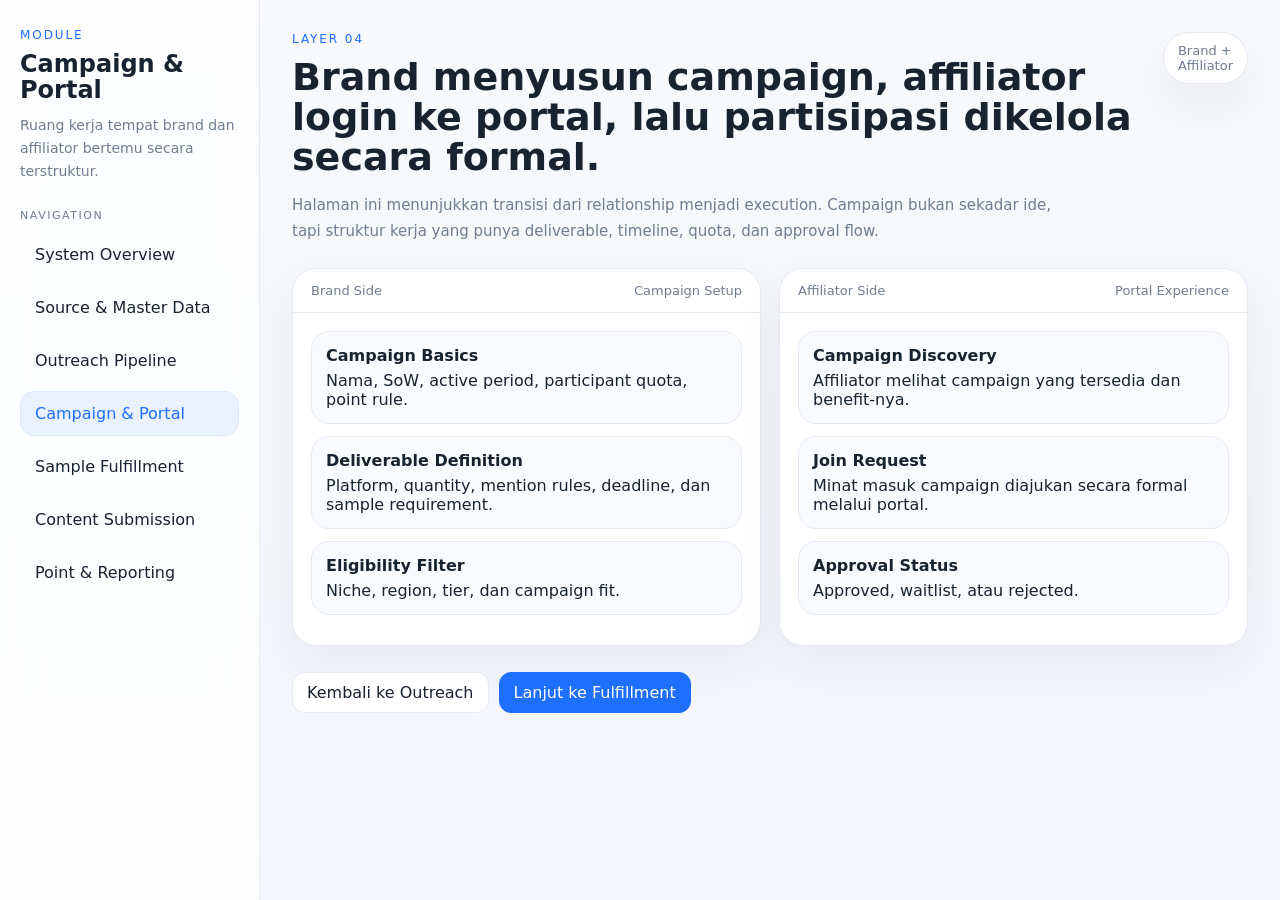
==== Prototype/pages/campaign-portal.html @ 3116ba1c "Refactor prototype into modular clean multi-page HTML" ====
<!DOCTYPE html>
<html lang="id">
<head>
  <meta charset="UTF-8" />
  <meta name="viewport" content="width=device-width, initial-scale=1.0" />
  <title>Campaign & Portal</title>
  <link rel="stylesheet" href="../assets/css/styles.css" />
</head>
<body>
  <div class="app">
    <aside class="sidebar">
      <div class="brand"><div class="brand-kicker">Module</div><h1>Campaign &<br>Portal</h1><p>Ruang kerja tempat brand dan affiliator bertemu secara terstruktur.</p></div>
      <div class="nav-block"><div class="nav-title">Navigation</div><a class="nav-link" data-nav href="../index.html">System Overview</a><a class="nav-link" data-nav href="source-master.html">Source & Master Data</a><a class="nav-link" data-nav href="outreach.html">Outreach Pipeline</a><a class="nav-link" data-nav href="campaign-portal.html">Campaign & Portal</a><a class="nav-link" data-nav href="fulfillment.html">Sample Fulfillment</a><a class="nav-link" data-nav href="submission.html">Content Submission</a><a class="nav-link" data-nav href="reporting.html">Point & Reporting</a></div>
    </aside>
    <main class="main">
      <div class="page-header"><div><div class="eyebrow">Layer 04</div><h2>Brand menyusun campaign, affiliator login ke portal, lalu partisipasi dikelola secara formal.</h2><p>Halaman ini menunjukkan transisi dari relationship menjadi execution. Campaign bukan sekadar ide, tapi struktur kerja yang punya deliverable, timeline, quota, dan approval flow.</p></div><div class="badge">Brand + Affiliator</div></div>
      <div class="grid-2">
        <div class="screen"><div class="screen-top"><span>Brand Side</span><span>Campaign Setup</span></div><div class="screen-body"><div class="panel"><strong>Campaign Basics</strong><span>Nama, SoW, active period, participant quota, point rule.</span></div><div class="panel"><strong>Deliverable Definition</strong><span>Platform, quantity, mention rules, deadline, dan sample requirement.</span></div><div class="panel"><strong>Eligibility Filter</strong><span>Niche, region, tier, dan campaign fit.</span></div></div></div>
        <div class="screen"><div class="screen-top"><span>Affiliator Side</span><span>Portal Experience</span></div><div class="screen-body"><div class="panel"><strong>Campaign Discovery</strong><span>Affiliator melihat campaign yang tersedia dan benefit-nya.</span></div><div class="panel"><strong>Join Request</strong><span>Minat masuk campaign diajukan secara formal melalui portal.</span></div><div class="panel"><strong>Approval Status</strong><span>Approved, waitlist, atau rejected.</span></div></div></div>
      </div>
      <div class="footer-links"><a class="button-link" href="outreach.html">Kembali ke Outreach</a><a class="button-link primary" href="fulfillment.html">Lanjut ke Fulfillment</a></div>
    </main>
  </div>
  <script src="../assets/js/app.js"></script>
</body>
</html>
---- Prototype/assets/css/styles.css ----
:root {
  --bg: #f5f7fb;
  --surface: #ffffff;
  --surface-soft: #f9fbff;
  --line: #e5eaf3;
  --text: #182230;
  --muted: #6f7c91;
  --accent: #1f6fff;
  --accent-soft: #eaf2ff;
  --success: #19b36b;
  --warning: #f0a43b;
  --danger: #de5f5f;
  --radius-xl: 24px;
  --radius-lg: 18px;
  --radius-md: 14px;
  --shadow: 0 20px 50px rgba(14, 24, 38, 0.06);
}

* { box-sizing: border-box; }
html { scroll-behavior: smooth; }
body {
  margin: 0;
  font-family: Inter, ui-sans-serif, system-ui, -apple-system, BlinkMacSystemFont, "Segoe UI", sans-serif;
  background: linear-gradient(180deg, #f7f9fc 0%, #f3f6fb 100%);
  color: var(--text);
}

a { color: inherit; text-decoration: none; }

.app {
  display: grid;
  grid-template-columns: 260px 1fr;
  min-height: 100vh;
}

.sidebar {
  background: rgba(255,255,255,0.8);
  border-right: 1px solid var(--line);
  padding: 28px 20px;
  position: sticky;
  top: 0;
  height: 100vh;
  backdrop-filter: blur(18px);
}

.brand-kicker {
  color: var(--accent);
  font-size: 12px;
  text-transform: uppercase;
  letter-spacing: 0.16em;
  margin-bottom: 10px;
}

.brand h1 {
  margin: 0;
  font-size: 24px;
  line-height: 1.08;
}

.brand p {
  margin: 10px 0 0;
  color: var(--muted);
  font-size: 14px;
  line-height: 1.65;
}

.nav-block { margin-top: 26px; }
.nav-title {
  color: var(--muted);
  font-size: 11px;
  text-transform: uppercase;
  letter-spacing: 0.14em;
  margin-bottom: 10px;
}

.nav-link {
  display: block;
  padding: 12px 14px;
  border-radius: 14px;
  color: var(--text);
  margin-bottom: 8px;
  border: 1px solid transparent;
}

.nav-link:hover,
.nav-link.active {
  background: var(--accent-soft);
  color: var(--accent);
  border-color: #dbe7ff;
}

.main {
  padding: 32px;
}

.page-header {
  display: flex;
  justify-content: space-between;
  align-items: flex-start;
  gap: 20px;
  margin-bottom: 24px;
}

.eyebrow {
  color: var(--accent);
  font-size: 12px;
  text-transform: uppercase;
  letter-spacing: 0.16em;
  margin-bottom: 12px;
}

.page-header h2 {
  margin: 0;
  font-size: 38px;
  line-height: 1.05;
}

.page-header p {
  margin: 14px 0 0;
  color: var(--muted);
  max-width: 760px;
  line-height: 1.75;
  font-size: 15px;
}

.badge {
  display: inline-flex;
  align-items: center;
  gap: 8px;
  padding: 10px 14px;
  border-radius: 999px;
  background: var(--surface);
  border: 1px solid var(--line);
  color: var(--muted);
  font-size: 13px;
  box-shadow: var(--shadow);
}

.grid-3,
.grid-2 {
  display: grid;
  gap: 18px;
}
.grid-3 { grid-template-columns: repeat(3, 1fr); }
.grid-2 { grid-template-columns: repeat(2, 1fr); }

.card {
  background: var(--surface);
  border: 1px solid var(--line);
  border-radius: var(--radius-xl);
  box-shadow: var(--shadow);
  padding: 22px;
}

.card h3,
.card h4,
.card h5 {
  margin: 0 0 10px;
}

.card p,
.card li,
.kv-item span,
.timeline-content p {
  color: var(--muted);
  line-height: 1.75;
  font-size: 14px;
}

.card ul {
  margin: 0;
  padding-left: 18px;
}

.kicker {
  color: var(--accent);
  font-size: 12px;
  text-transform: uppercase;
  letter-spacing: 0.14em;
  margin-bottom: 10px;
}

.stat-grid {
  display: grid;
  grid-template-columns: repeat(4, 1fr);
  gap: 16px;
  margin-top: 20px;
}

.stat {
  background: var(--surface);
  border: 1px solid var(--line);
  border-radius: var(--radius-lg);
  padding: 18px;
}

.stat-label {
  font-size: 12px;
  color: var(--muted);
  text-transform: uppercase;
  letter-spacing: 0.1em;
  margin-bottom: 8px;
}

.stat-value {
  font-size: 26px;
  font-weight: 800;
}

.timeline {
  display: grid;
  gap: 14px;
}

.timeline-item {
  display: grid;
  grid-template-columns: 150px 1fr;
  gap: 16px;
}

.timeline-step {
  background: var(--accent-soft);
  color: var(--accent);
  border: 1px solid #dbe7ff;
  border-radius: 18px;
  padding: 16px;
  font-weight: 700;
}

.timeline-content {
  background: var(--surface);
  border: 1px solid var(--line);
  border-radius: 18px;
  padding: 18px;
}

.chips {
  display: flex;
  flex-wrap: wrap;
  gap: 8px;
  margin-top: 12px;
}

.chip {
  padding: 8px 10px;
  border-radius: 999px;
  background: #f4f7fc;
  border: 1px solid var(--line);
  color: var(--text);
  font-size: 12px;
}

.screen {
  background: var(--surface);
  border: 1px solid var(--line);
  border-radius: 24px;
  box-shadow: var(--shadow);
  overflow: hidden;
}

.screen-top {
  display: flex;
  justify-content: space-between;
  padding: 14px 18px;
  border-bottom: 1px solid var(--line);
  color: var(--muted);
  font-size: 13px;
}

.screen-body {
  padding: 18px;
}

.panel {
  background: var(--surface-soft);
  border: 1px solid var(--line);
  border-radius: 18px;
  padding: 14px;
  margin-bottom: 12px;
}

.panel strong {
  display: block;
  margin-bottom: 6px;
}

.callout {
  padding: 18px 20px;
  background: #fffaf0;
  border: 1px solid #f4e4b7;
  border-radius: 18px;
  color: #6f5625;
  margin-top: 20px;
}

.callout p { margin: 6px 0 0; color: #80683b; }

.footer-links {
  margin-top: 26px;
  display: flex;
  gap: 10px;
  flex-wrap: wrap;
}

.button-link {
  display: inline-flex;
  padding: 10px 14px;
  border-radius: 12px;
  background: var(--surface);
  border: 1px solid var(--line);
  color: var(--text);
}

.button-link.primary {
  background: var(--accent);
  color: white;
  border-color: var(--accent);
}

@media (max-width: 1100px) {
  .grid-3,
  .grid-2,
  .stat-grid {
    grid-template-columns: 1fr;
  }
}

@media (max-width: 900px) {
  .app { grid-template-columns: 1fr; }
  .sidebar {
    position: relative;
    height: auto;
    border-right: 0;
    border-bottom: 1px solid var(--line);
  }
  .main { padding: 20px; }
  .page-header h2 { font-size: 30px; }
  .timeline-item { grid-template-columns: 1fr; }
}
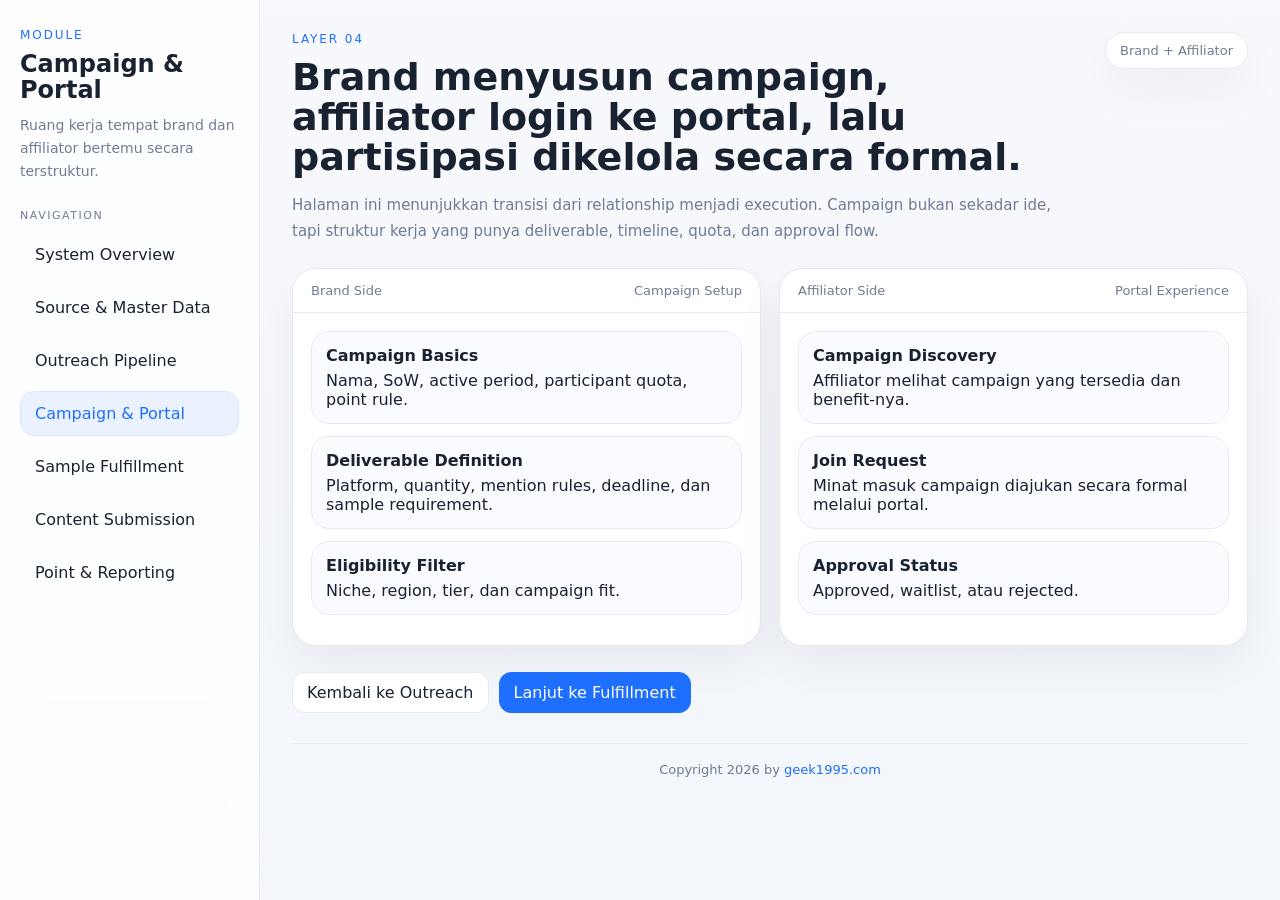
==== commit 075766ed: "Improve prototype responsiveness and add global footer" ====
--- a/Prototype/pages/campaign-portal.html
+++ b/Prototype/pages/campaign-portal.html
@@ -19,8 +19,12 @@
         <div class="screen"><div class="screen-top"><span>Affiliator Side</span><span>Portal Experience</span></div><div class="screen-body"><div class="panel"><strong>Campaign Discovery</strong><span>Affiliator melihat campaign yang tersedia dan benefit-nya.</span></div><div class="panel"><strong>Join Request</strong><span>Minat masuk campaign diajukan secara formal melalui portal.</span></div><div class="panel"><strong>Approval Status</strong><span>Approved, waitlist, atau rejected.</span></div></div></div>
       </div>
       <div class="footer-links"><a class="button-link" href="outreach.html">Kembali ke Outreach</a><a class="button-link primary" href="fulfillment.html">Lanjut ke Fulfillment</a></div>
+          <footer class="site-footer">
+        Copyright 2026 by <a href="https://geek1995.com" target="_blank" rel="noopener noreferrer">geek1995.com</a>
+      </footer>
     </main>
   </div>
   <script src="../assets/js/app.js"></script>
 </body>
 </html>
+
--- a/Prototype/assets/css/styles.css
+++ b/Prototype/assets/css/styles.css
@@ -134,6 +134,7 @@
   color: var(--muted);
   font-size: 13px;
   box-shadow: var(--shadow);
+  white-space: nowrap;
 }
 
 .grid-3,
@@ -192,6 +193,7 @@
   border: 1px solid var(--line);
   border-radius: var(--radius-lg);
   padding: 18px;
+  min-width: 0;
 }
 
 .stat-label {
@@ -205,6 +207,8 @@
 .stat-value {
   font-size: 26px;
   font-weight: 800;
+  line-height: 1.1;
+  word-break: break-word;
 }
 
 .timeline {
@@ -261,6 +265,7 @@
 .screen-top {
   display: flex;
   justify-content: space-between;
+  gap: 12px;
   padding: 14px 18px;
   border-bottom: 1px solid var(--line);
   color: var(--muted);
@@ -317,12 +322,26 @@
   border-color: var(--accent);
 }
 
+.site-footer {
+  margin-top: 30px;
+  padding-top: 18px;
+  border-top: 1px solid var(--line);
+  color: var(--muted);
+  font-size: 13px;
+  text-align: center;
+}
+
+.site-footer a {
+  color: var(--accent);
+}
+
+@media (max-width: 1200px) {
+  .grid-3 { grid-template-columns: repeat(2, 1fr); }
+  .stat-grid { grid-template-columns: repeat(2, 1fr); }
+}
+
 @media (max-width: 1100px) {
-  .grid-3,
-  .grid-2,
-  .stat-grid {
-    grid-template-columns: 1fr;
-  }
+  .grid-2 { grid-template-columns: 1fr; }
 }
 
 @media (max-width: 900px) {
@@ -332,8 +351,52 @@
     height: auto;
     border-right: 0;
     border-bottom: 1px solid var(--line);
+    padding: 22px 18px;
   }
   .main { padding: 20px; }
+  .page-header {
+    flex-direction: column;
+    align-items: stretch;
+  }
   .page-header h2 { font-size: 30px; }
   .timeline-item { grid-template-columns: 1fr; }
-}
+  .screen-top {
+    flex-direction: column;
+    align-items: flex-start;
+  }
+}
+
+@media (max-width: 680px) {
+  .grid-3,
+  .stat-grid {
+    grid-template-columns: 1fr;
+  }
+  .main {
+    padding: 16px;
+  }
+  .card,
+  .timeline-content,
+  .timeline-step,
+  .panel,
+  .callout,
+  .stat {
+    padding: 16px;
+  }
+  .page-header h2 {
+    font-size: 26px;
+  }
+  .page-header p,
+  .card p,
+  .card li,
+  .timeline-content p {
+    font-size: 13px;
+  }
+  .badge,
+  .button-link {
+    width: 100%;
+    justify-content: center;
+  }
+  .footer-links {
+    flex-direction: column;
+  }
+}
